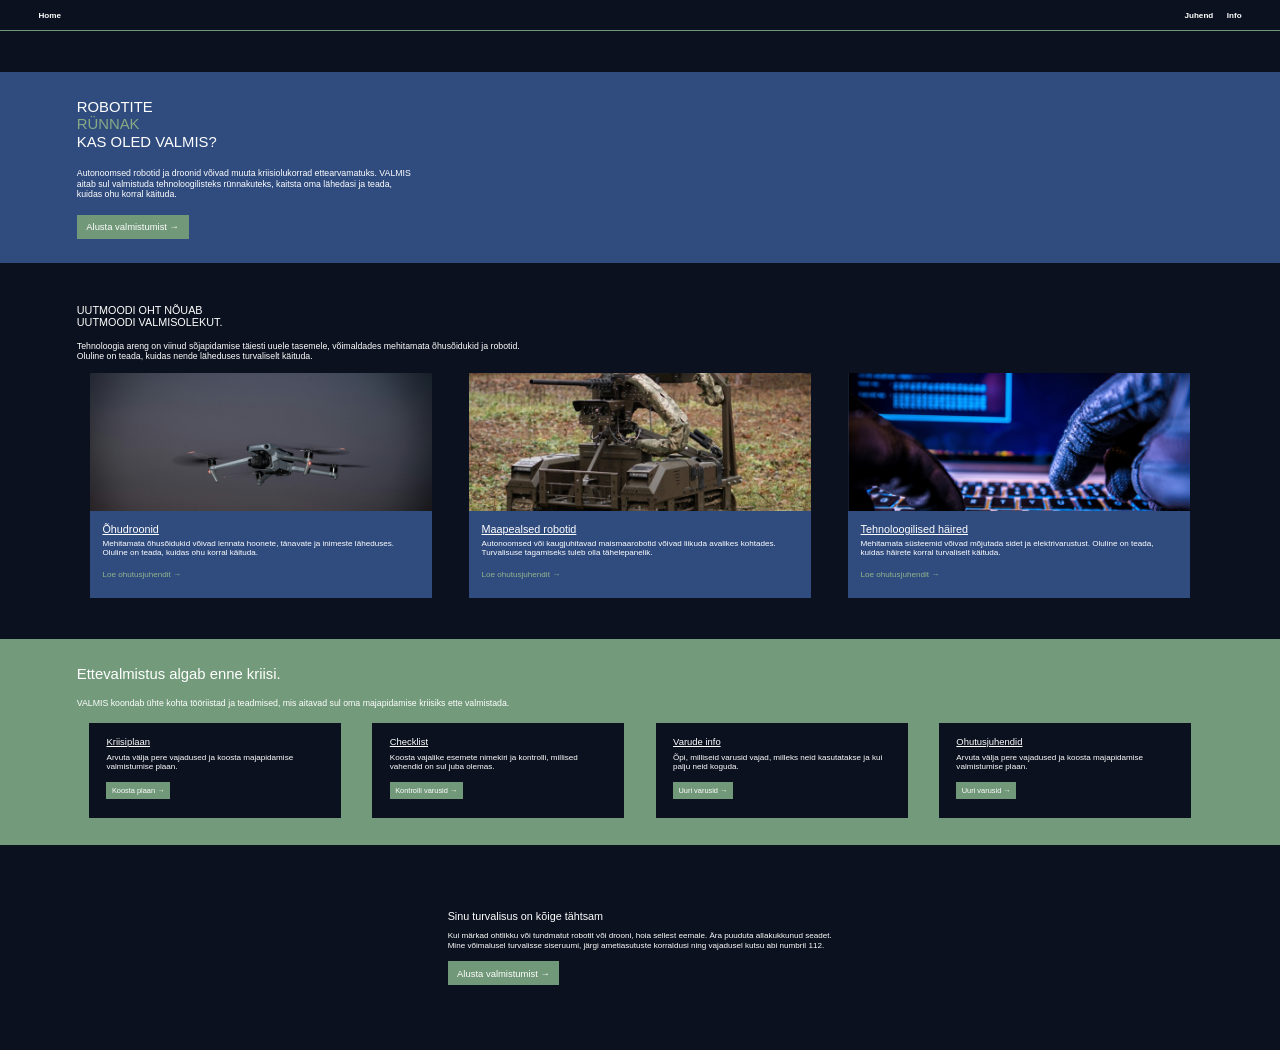
==== index.html @ b4bf8195 "home" ====
<!DOCTYPE html>
<html lang="et">
<head>
  <meta charset="UTF-8">
  <meta name="viewport" content="width=device-width, initial-scale=1.0">
  <title>Robotite Rünnak – Kas oled valmis?</title>
<link rel="stylesheet" href="css/style.css">
</head>
<body>

  <header>
    <a href="#home">Home</a>
    <nav>
      <a href="#juhend">Juhend</a>
      <a href="#info">Info</a>
    </nav>
  </header>

  <div class="top-space"></div>

  <section class="hero" id="home">
    <div class="hero-content">
      <h1>
        ROBOTITE<br>
        <span>RÜNNAK</span><br>
        KAS OLED VALMIS?
      </h1>
      <p>
        Autonoomsed robotid ja droonid võivad muuta
        kriisiolukorrad ettearvamatuks. VALMIS aitab
        sul valmistuda tehnoloogilisteks rünnakuteks,
        kaitsta oma lähedasi ja teada, kuidas ohu
        korral käituda.
      </p>
      <a class="btn" href="#juhend">
        Alusta valmistumist →
      </a>
    </div>
  </section>

  <section class="threats" id="info">
    <div class="content">
      <h2>
        UUTMOODI OHT NÕUAB<br>
        UUTMOODI VALMISOLEKUT.
      </h2>
      <p class="intro">
        Tehnoloogia areng on viinud sõjapidamise
        täiesti uuele tasemele, võimaldades
        mehitamata õhusõidukid ja robotid.
        Oluline on teada, kuidas nende läheduses
        turvaliselt käituda.
      </p>

      <div class="threat-grid">
        <article class="threat-card">
          <img src="images/drone.png" alt="Õhudroon">
          <div class="threat-text">
            <h3>Õhudroonid</h3>
            <p>
              Mehitamata õhusõidukid võivad lennata
              hoonete, tänavate ja inimeste läheduses.
              Oluline on teada, kuidas ohu korral käituda.
            </p>
            <a href="#juhend">Loe ohutusjuhendit →</a>
          </div>
        </article>

        <article class="threat-card">
          <img src="images/turret.png" alt="Maapealne robot">
          <div class="threat-text">
            <h3>Maapealsed robotid</h3>
            <p>
              Autonoomsed või kaugjuhitavad
              maismaarobotid võivad liikuda
              avalikes kohtades. Turvalisuse
              tagamiseks tuleb olla tähelepanelik.
            </p>
            <a href="#juhend">Loe ohutusjuhendit →</a>
          </div>
        </article>

        <article class="threat-card">
          <img src="images/technology.png" alt="Tehnoloogilised häired">
          <div class="threat-text">
            <h3>Tehnoloogilised häired</h3>
            <p>
              Mehitamata süsteemid võivad mõjutada
              sidet ja elektrivarustust. Oluline
              on teada, kuidas häirete korral
              turvaliselt käituda.
            </p>
            <a href="#juhend">Loe ohutusjuhendit →</a>
          </div>
        </article>
      </div>
    </div>
  </section>

  <section class="preparation" id="juhend">
    <div class="content">
      <h2>Ettevalmistus algab enne kriisi.</h2>
      <p class="preparation-intro">
        VALMIS koondab ühte kohta tööriistad
        ja teadmised, mis aitavad sul oma
        majapidamise kriisiks ette valmistada.
      </p>

      <div class="prep-grid">
        <article class="prep-card">
          <h3>Kriisiplaan</h3>
          <p>
            Arvuta välja pere vajadused ja
            koosta majapidamise valmistumise plaan.
          </p>
          <a href="#bottom">Koosta plaan →</a>
        </article>

        <article class="prep-card">
          <h3>Checklist</h3>
          <p>
            Koosta vajalike esemete nimekiri
            ja kontrolli, millised vahendid
            on sul juba olemas.
          </p>
          <a href="#bottom">Kontrolli varusid →</a>
        </article>

        <article class="prep-card">
          <h3>Varude info</h3>
          <p>
            Õpi, milliseid varusid vajad,
            milleks neid kasutatakse ja
            kui palju neid koguda.
          </p>
          <a href="#bottom">Uuri varusid →</a>
        </article>

        <article class="prep-card">
          <h3>Ohutusjuhendid</h3>
          <p>
            Arvuta välja pere vajadused
            ja koosta majapidamise
            valmistumise plaan.
          </p>
          <a href="#bottom">Uuri varusid →</a>
        </article>
      </div>
    </div>
  </section>

  <section class="bottom" id="bottom">
    <div class="bottom-content">
      <h2>Sinu turvalisus on kõige tähtsam</h2>
      <p>
        Kui märkad ohtlikku või tundmatut robotit
        või drooni, hoia sellest eemale.
        Ära puuduta allakukkunud seadet.
        Mine võimalusel turvalisse siseruumi,
        järgi ametiasutuste korraldusi ning
        vajadusel kutsu abi numbril 112.
      </p>
      <a href="#juhend" class="btn">
        Alusta valmistumist →
      </a>
    </div>
  </section>

</body>
</html>
---- css/style.css ----
* {
  box-sizing: border-box;
}

html {
  scroll-behavior: smooth;
}

body {
  margin: 0;
  background: #0b111e;
  color: white;
  font-family: Arial, Helvetica, sans-serif;
  font-size: 12px;
}

a {
  color: inherit;
}

header {
  height: 23px;
  background: #0b111e;
  border-bottom: 1px solid #719878;
  display: flex;
  align-items: center;
  justify-content: space-between;
  padding: 0 3%;
}

header a {
  font-size: 6px;
  font-weight: bold;
  text-decoration: none;
}

header nav {
  display: flex;
  gap: 10px;
}

.top-space {
  height: 30px;
}

/* SININE ÜLEMINE OSA */

.hero {
  height: 142px;
  background: #304c7f;
}

.hero-content {
  margin-left: 6%;
  padding-top: 20px;
}

.hero h1 {
  font-size: 11px;
  font-weight: normal;
  line-height: 1.2;
  margin: 0 0 12px;
}

.hero h1 span {
  color: #87aa85;
}

.hero p {
  font-size: 6.5px;
  line-height: 1.2;
  max-width: 250px;
  margin: 0 0 11px;
}

.btn {
  display: inline-block;
  background: #719878;
  padding: 5px 7px;
  font-size: 7px;
  text-decoration: none;
  color: white;
}

/* ROBOTITE KAARDID */

.threats {
  height: 278px;
  background: #0b111e;
  padding-top: 30px;
}

.content {
  width: 88%;
  margin: 0 auto;
}

.threats h2 {
  font-size: 8px;
  font-weight: normal;
  line-height: 1.15;
  margin: 0 0 9px;
}

.intro {
  font-size: 6.5px;
  line-height: 1.15;
  max-width: 350px;
  margin: 0 0 9px;
}

.threat-grid {
  display: grid;
  grid-template-columns: repeat(3, 1fr);
  gap: 28px;
  margin: 0 10px;
}

.threat-card {
  background: #304c7f;
  min-width: 0;
  height: 167px;
  overflow: hidden;
}

.threat-card img {
  display: block;
  width: 100%;
  height: 102px;
  object-fit: cover;
}

.threat-text {
  padding: 9px 9px 5px;
}

.threat-text h3 {
  font-size: 8px;
  font-weight: normal;
  text-decoration: underline;
  margin: 0 0 3px;
}

.threat-text p {
  font-size: 6px;
  line-height: 1.15;
  margin: 0 0 3px;
}

.threat-text a {
  color: #91b38c;
  text-decoration: none;
  font-size: 6px;
}

/* ROHELINE ETTEVALMISTUS */

.preparation {
  height: 153px;
  background: #739b7b;
  padding-top: 20px;
}

.preparation h2 {
  font-size: 11px;
  font-weight: normal;
  margin: 0 0 12px;
}

.preparation-intro {
  font-size: 6.5px;
  margin: 0 0 11px;
}

.prep-grid {
  display: grid;
  grid-template-columns: repeat(4, 1fr);
  gap: 23px;
  margin: 0 9px;
}

.prep-card {
  background: #0b111e;
  height: 71px;
  padding: 10px 13px;
  overflow: hidden;
}

.prep-card h3 {
  font-size: 7px;
  font-weight: normal;
  text-decoration: underline;
  margin: 0 0 5px;
}

.prep-card p {
  font-size: 6px;
  line-height: 1.1;
  margin: 0 0 5px;
}

.prep-card a {
  background: #719878;
  color: white;
  text-decoration: none;
  font-size: 5.5px;
  padding: 3px 4px;
  display: inline-block;
}

/* ALUMINE OSA */

.bottom {
  height: 152px;
  background: #0b111e;
  display: flex;
  justify-content: center;
  align-items: center;
}

.bottom-content {
  width: 285px;
}

.bottom h2 {
  font-size: 8px;
  font-weight: normal;
  margin: 0 0 7px;
}

.bottom p {
  font-size: 6px;
  line-height: 1.15;
  margin: 0 0 8px;
}

.bottom .btn {
  margin: 0;
}

/* SUUREMATE EKRAANIDE JAOKS */

@media (min-width: 900px) {
  body {
    zoom: 1.35;
  }
}

/* MOBIIL */

@media (max-width: 550px) {
  .hero {
    height: auto;
    min-height: 180px;
    padding-bottom: 20px;
  }

  .threats {
    height: auto;
    padding-bottom: 30px;
  }

  .threat-grid {
    grid-template-columns: 1fr;
    gap: 15px;
  }

  .threat-card {
    height: auto;
    min-height: 190px;
  }

  .preparation {
    height: auto;
    padding-bottom: 25px;
  }

  .prep-grid {
    grid-template-columns: repeat(2, 1fr);
    gap: 12px;
  }

  .prep-card {
    height: 100px;
  }

  .bottom {
    padding: 25px;
  }
}
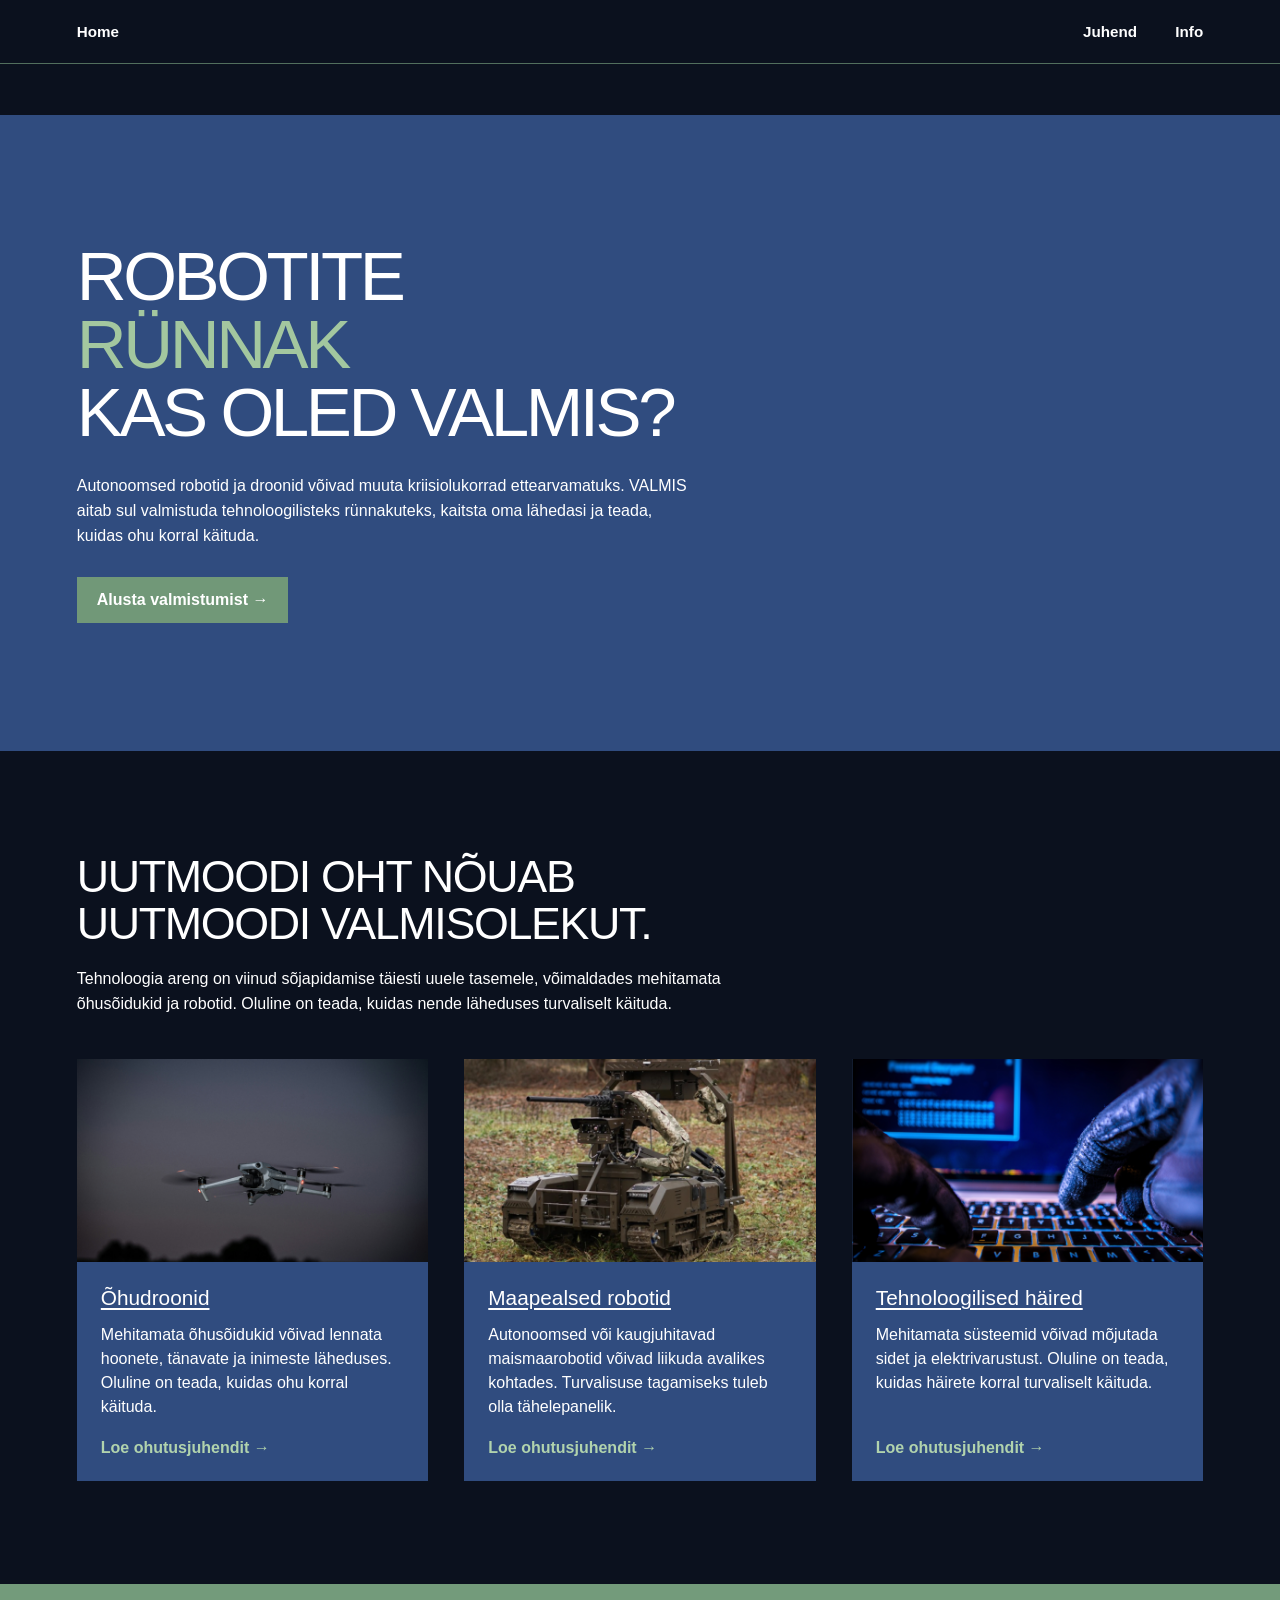
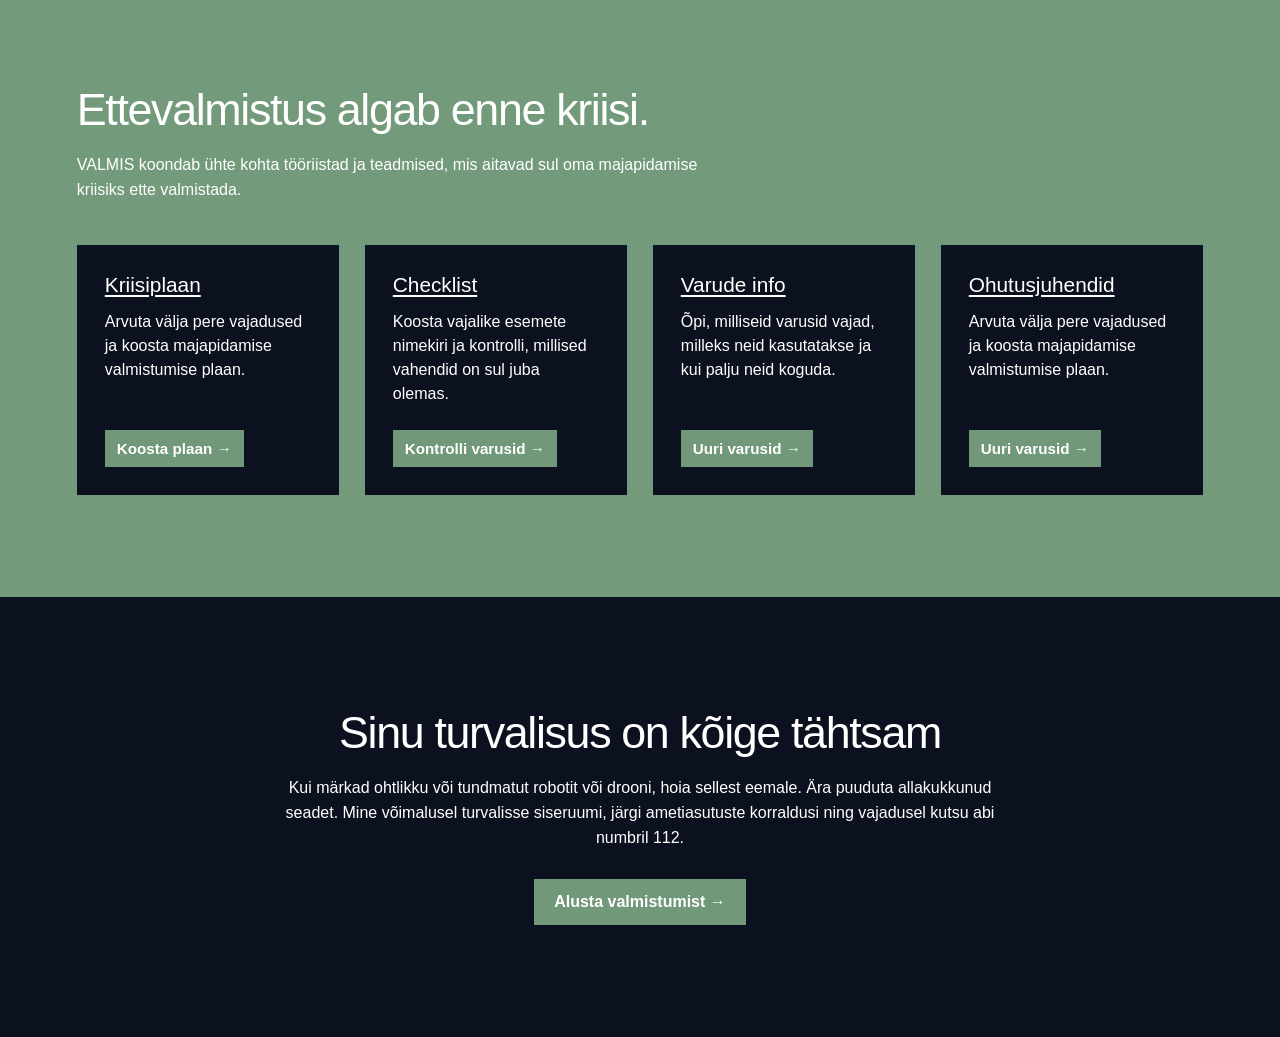
==== commit e3bebb21: "fix" ====
--- a/index.html
+++ b/index.html
@@ -10,10 +10,10 @@
 <body>
 
   <header>
-    <a href="#home">Home</a>
+    <a href="index.html">Home</a>
     <nav>
-      <a href="#juhend">Juhend</a>
-      <a href="#info">Info</a>
+      <a href="juhendid.html">Juhend</a>
+      <a href="info.html">Info</a>
     </nav>
   </header>
 
@@ -33,7 +33,7 @@
         kaitsta oma lähedasi ja teada, kuidas ohu
         korral käituda.
       </p>
-      <a class="btn" href="#juhend">
+      <a class="btn" href="juhendid.html">
         Alusta valmistumist →
       </a>
     </div>
@@ -63,7 +63,7 @@
               hoonete, tänavate ja inimeste läheduses.
               Oluline on teada, kuidas ohu korral käituda.
             </p>
-            <a href="#juhend">Loe ohutusjuhendit →</a>
+            <a href="juhendid.html">Loe ohutusjuhendit →</a>
           </div>
         </article>
 
@@ -77,7 +77,7 @@
               avalikes kohtades. Turvalisuse
               tagamiseks tuleb olla tähelepanelik.
             </p>
-            <a href="#juhend">Loe ohutusjuhendit →</a>
+            <a href="juhendid.html">Loe ohutusjuhendit →</a>
           </div>
         </article>
 
@@ -91,7 +91,7 @@
               on teada, kuidas häirete korral
               turvaliselt käituda.
             </p>
-            <a href="#juhend">Loe ohutusjuhendit →</a>
+            <a href="juhendid.html">Loe ohutusjuhendit →</a>
           </div>
         </article>
       </div>
@@ -124,7 +124,7 @@
             ja kontrolli, millised vahendid
             on sul juba olemas.
           </p>
-          <a href="#bottom">Kontrolli varusid →</a>
+          <a href="list.html">Kontrolli varusid →</a>
         </article>
 
         <article class="prep-card">
@@ -134,7 +134,7 @@
             milleks neid kasutatakse ja
             kui palju neid koguda.
           </p>
-          <a href="#bottom">Uuri varusid →</a>
+          <a href="info.html">Uuri varusid →</a>
         </article>
 
         <article class="prep-card">
@@ -144,7 +144,7 @@
             ja koosta majapidamise
             valmistumise plaan.
           </p>
-          <a href="#bottom">Uuri varusid →</a>
+          <a href="juhendid.html">Uuri varusid →</a>
         </article>
       </div>
     </div>
@@ -161,7 +161,7 @@
         järgi ametiasutuste korraldusi ning
         vajadusel kutsu abi numbril 112.
       </p>
-      <a href="#juhend" class="btn">
+      <a href="juhendid.html" class="btn">
         Alusta valmistumist →
       </a>
     </div>
--- a/css/style.css
+++ b/css/style.css
@@ -1,4 +1,3 @@
-
 * {
   box-sizing: border-box;
 }
@@ -10,282 +9,256 @@
 body {
   margin: 0;
   background: #0b111e;
-  color: white;
+  color: #fff;
   font-family: Arial, Helvetica, sans-serif;
-  font-size: 12px;
-}
-
-a {
-  color: inherit;
-}
+}
+
+a { color: inherit; }
 
 header {
-  height: 23px;
-  background: #0b111e;
-  border-bottom: 1px solid #719878;
+  min-height: 64px;
+  padding: 0 clamp(24px, 6vw, 96px);
   display: flex;
   align-items: center;
   justify-content: space-between;
-  padding: 0 3%;
+  background: #0b111e;
+  border-bottom: 1px solid rgba(113, 152, 120, 0.7);
 }
 
 header a {
-  font-size: 6px;
-  font-weight: bold;
+  font-size: 0.95rem;
+  font-weight: 700;
   text-decoration: none;
 }
 
 header nav {
   display: flex;
-  gap: 10px;
+  gap: clamp(18px, 3vw, 40px);
 }
 
 .top-space {
-  height: 30px;
-}
-
-/* SININE ÜLEMINE OSA */
+  height: clamp(24px, 4vw, 56px);
+  background: #0b111e;
+}
 
 .hero {
-  height: 142px;
+  min-height: 520px;
+  padding: clamp(64px, 10vw, 144px) 6%;
+  display: flex;
+  align-items: center;
   background: #304c7f;
 }
 
-.hero-content {
-  margin-left: 6%;
-  padding-top: 20px;
+.hero-content,
+.content {
+  width: min(100%, 1180px);
+  margin: 0 auto;
 }
 
 .hero h1 {
-  font-size: 11px;
-  font-weight: normal;
-  line-height: 1.2;
-  margin: 0 0 12px;
-}
-
-.hero h1 span {
-  color: #87aa85;
+  max-width: 780px;
+  margin: 0 0 28px;
+  font-size: clamp(2.5rem, 5.4vw, 5.6rem);
+  font-weight: 400;
+  line-height: 0.98;
+  letter-spacing: -0.05em;
+}
+
+.hero h1 span { color: #a3c79f; }
+
+.hero p,
+.intro,
+.preparation-intro,
+.bottom p {
+  font-size: clamp(1rem, 1.25vw, 1.2rem);
+  line-height: 1.55;
 }
 
 .hero p {
-  font-size: 6.5px;
-  line-height: 1.2;
-  max-width: 250px;
-  margin: 0 0 11px;
-}
+  max-width: 620px;
+  margin: 0 0 28px;
+}
+
+.hero p br,
+.intro br,
+.preparation-intro br,
+.bottom p br,
+.threat-text p br,
+.prep-card p br { display: none; }
 
 .btn {
   display: inline-block;
+  padding: 14px 20px;
   background: #719878;
-  padding: 5px 7px;
-  font-size: 7px;
-  text-decoration: none;
-  color: white;
-}
-
-/* ROBOTITE KAARDID */
-
-.threats {
-  height: 278px;
-  background: #0b111e;
-  padding-top: 30px;
-}
-
-.content {
-  width: 88%;
-  margin: 0 auto;
-}
-
-.threats h2 {
-  font-size: 8px;
-  font-weight: normal;
-  line-height: 1.15;
-  margin: 0 0 9px;
+  color: #fff;
+  font-size: 1rem;
+  font-weight: 700;
+  text-decoration: none;
+  transition: background-color 0.2s ease, transform 0.2s ease;
+}
+
+.btn:hover,
+.btn:focus-visible {
+  background: #88ad8d;
+  transform: translateY(-2px);
+}
+
+.threats,
+.preparation { padding: clamp(64px, 8vw, 112px) 6%; }
+
+.threats { background: #0b111e; }
+
+.threats h2,
+.preparation h2,
+.bottom h2 {
+  margin: 0 0 20px;
+  font-size: clamp(2rem, 3.5vw, 3.8rem);
+  font-weight: 400;
+  line-height: 1.05;
+  letter-spacing: -0.03em;
 }
 
 .intro {
-  font-size: 6.5px;
-  line-height: 1.15;
-  max-width: 350px;
-  margin: 0 0 9px;
+  max-width: 700px;
+  margin: 0 0 42px;
 }
 
 .threat-grid {
   display: grid;
-  grid-template-columns: repeat(3, 1fr);
-  gap: 28px;
-  margin: 0 10px;
+  grid-template-columns: repeat(3, minmax(0, 1fr));
+  gap: clamp(20px, 3vw, 36px);
 }
 
 .threat-card {
+  display: flex;
+  min-width: 0;
+  flex-direction: column;
+  overflow: hidden;
   background: #304c7f;
-  min-width: 0;
-  height: 167px;
-  overflow: hidden;
 }
 
 .threat-card img {
   display: block;
   width: 100%;
-  height: 102px;
+  aspect-ratio: 380 / 220;
   object-fit: cover;
 }
 
 .threat-text {
-  padding: 9px 9px 5px;
-}
-
-.threat-text h3 {
-  font-size: 8px;
-  font-weight: normal;
+  display: flex;
+  flex: 1;
+  flex-direction: column;
+  align-items: flex-start;
+  padding: 24px;
+}
+
+.threat-text h3,
+.prep-card h3 {
+  margin: 0 0 12px;
+  font-size: 1.3rem;
+  font-weight: 400;
+  line-height: 1.2;
   text-decoration: underline;
-  margin: 0 0 3px;
-}
-
-.threat-text p {
-  font-size: 6px;
-  line-height: 1.15;
-  margin: 0 0 3px;
+  text-underline-offset: 3px;
+}
+
+.threat-text p,
+.prep-card p {
+  margin: 0 0 20px;
+  font-size: 1rem;
+  line-height: 1.5;
 }
 
 .threat-text a {
-  color: #91b38c;
-  text-decoration: none;
-  font-size: 6px;
-}
-
-/* ROHELINE ETTEVALMISTUS */
-
-.preparation {
-  height: 153px;
-  background: #739b7b;
-  padding-top: 20px;
-}
-
-.preparation h2 {
-  font-size: 11px;
-  font-weight: normal;
-  margin: 0 0 12px;
-}
+  margin-top: auto;
+  color: #b1d3ad;
+  font-size: 1rem;
+  font-weight: 700;
+  text-decoration: none;
+}
+
+.preparation { background: #739b7b; }
 
 .preparation-intro {
-  font-size: 6.5px;
-  margin: 0 0 11px;
+  max-width: 650px;
+  margin: 0 0 42px;
 }
 
 .prep-grid {
   display: grid;
-  grid-template-columns: repeat(4, 1fr);
-  gap: 23px;
-  margin: 0 9px;
+  grid-template-columns: repeat(4, minmax(0, 1fr));
+  gap: clamp(16px, 2vw, 28px);
 }
 
 .prep-card {
-  background: #0b111e;
-  height: 71px;
-  padding: 10px 13px;
-  overflow: hidden;
-}
-
-.prep-card h3 {
-  font-size: 7px;
-  font-weight: normal;
-  text-decoration: underline;
-  margin: 0 0 5px;
-}
-
-.prep-card p {
-  font-size: 6px;
-  line-height: 1.1;
-  margin: 0 0 5px;
+  display: flex;
+  min-width: 0;
+  min-height: 250px;
+  flex-direction: column;
+  align-items: flex-start;
+  padding: 28px;
+  background: #0b111e;
 }
 
 .prep-card a {
+  margin-top: auto;
+  padding: 10px 12px;
   background: #719878;
-  color: white;
-  text-decoration: none;
-  font-size: 5.5px;
-  padding: 3px 4px;
-  display: inline-block;
-}
-
-/* ALUMINE OSA */
+  color: #fff;
+  font-size: 0.95rem;
+  font-weight: 700;
+  text-decoration: none;
+}
 
 .bottom {
-  height: 152px;
-  background: #0b111e;
-  display: flex;
+  min-height: 440px;
+  padding: 80px 24px;
+  display: flex;
+  align-items: center;
   justify-content: center;
-  align-items: center;
-}
-
-.bottom-content {
-  width: 285px;
-}
-
-.bottom h2 {
-  font-size: 8px;
-  font-weight: normal;
-  margin: 0 0 7px;
-}
-
-.bottom p {
-  font-size: 6px;
-  line-height: 1.15;
-  margin: 0 0 8px;
-}
-
-.bottom .btn {
-  margin: 0;
-}
-
-/* SUUREMATE EKRAANIDE JAOKS */
-
-@media (min-width: 900px) {
-  body {
-    zoom: 1.35;
+  background: #0b111e;
+  text-align: center;
+}
+
+.bottom-content { width: min(100%, 720px); }
+
+.bottom h2 { font-size: clamp(2rem, 3.5vw, 3.5rem); }
+
+.bottom p { margin: 0 auto 28px; }
+
+@media (max-width: 900px) {
+  .threat-grid,
+  .prep-grid { grid-template-columns: repeat(2, minmax(0, 1fr)); }
+}
+
+@media (max-width: 600px) {
+  header {
+    min-height: 56px;
+    padding: 0 20px;
   }
-}
-
-/* MOBIIL */
-
-@media (max-width: 550px) {
+
+  header a { font-size: 0.85rem; }
+
+  header nav { gap: 16px; }
+
   .hero {
-    height: auto;
-    min-height: 180px;
-    padding-bottom: 20px;
+    min-height: 440px;
+    padding: 72px 24px;
   }
 
-  .threats {
-    height: auto;
-    padding-bottom: 30px;
+  .threats,
+  .preparation { padding: 64px 24px; }
+
+  .threat-grid,
+  .prep-grid { grid-template-columns: 1fr; }
+
+  .threat-text,
+  .prep-card { padding: 24px; }
+
+  .prep-card { min-height: 220px; }
+
+  .bottom {
+    min-height: 380px;
+    padding: 64px 24px;
   }
-
-  .threat-grid {
-    grid-template-columns: 1fr;
-    gap: 15px;
-  }
-
-  .threat-card {
-    height: auto;
-    min-height: 190px;
-  }
-
-  .preparation {
-    height: auto;
-    padding-bottom: 25px;
-  }
-
-  .prep-grid {
-    grid-template-columns: repeat(2, 1fr);
-    gap: 12px;
-  }
-
-  .prep-card {
-    height: 100px;
-  }
-
-  .bottom {
-    padding: 25px;
-  }
-}
+}
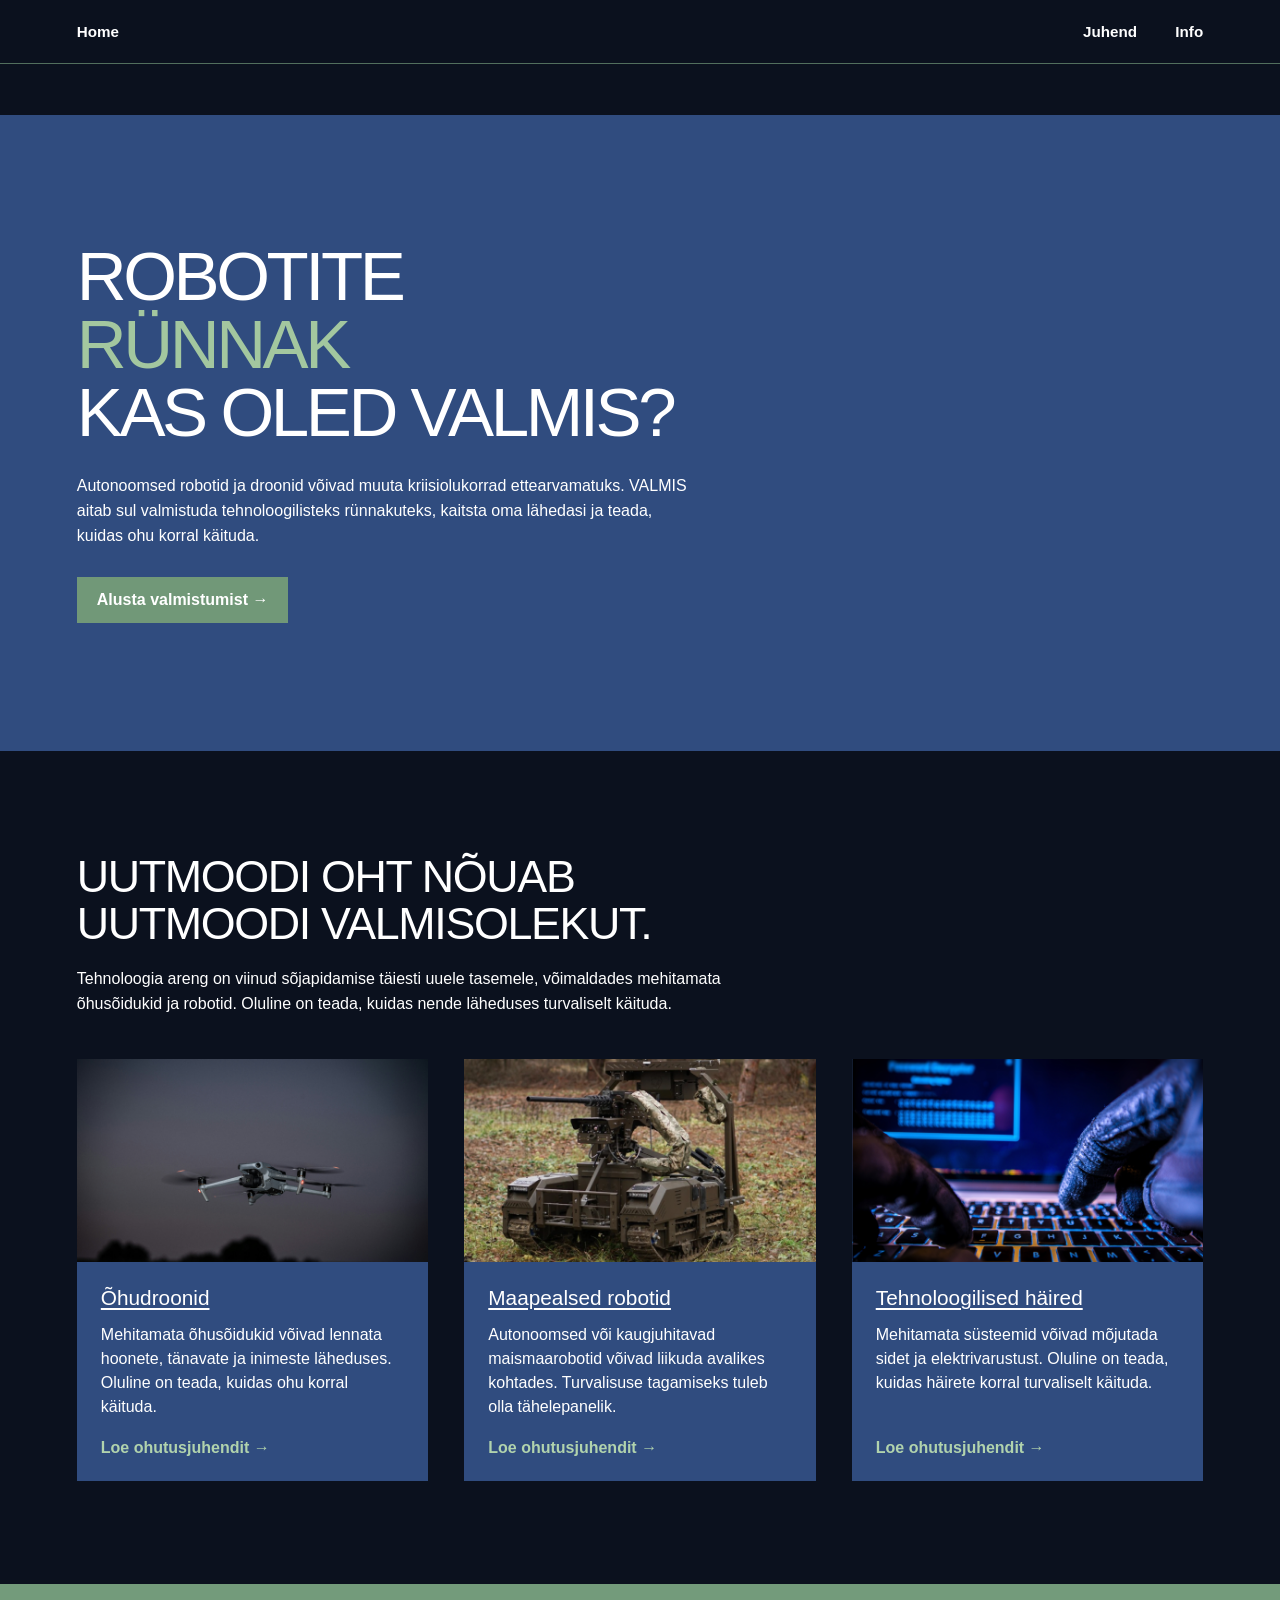
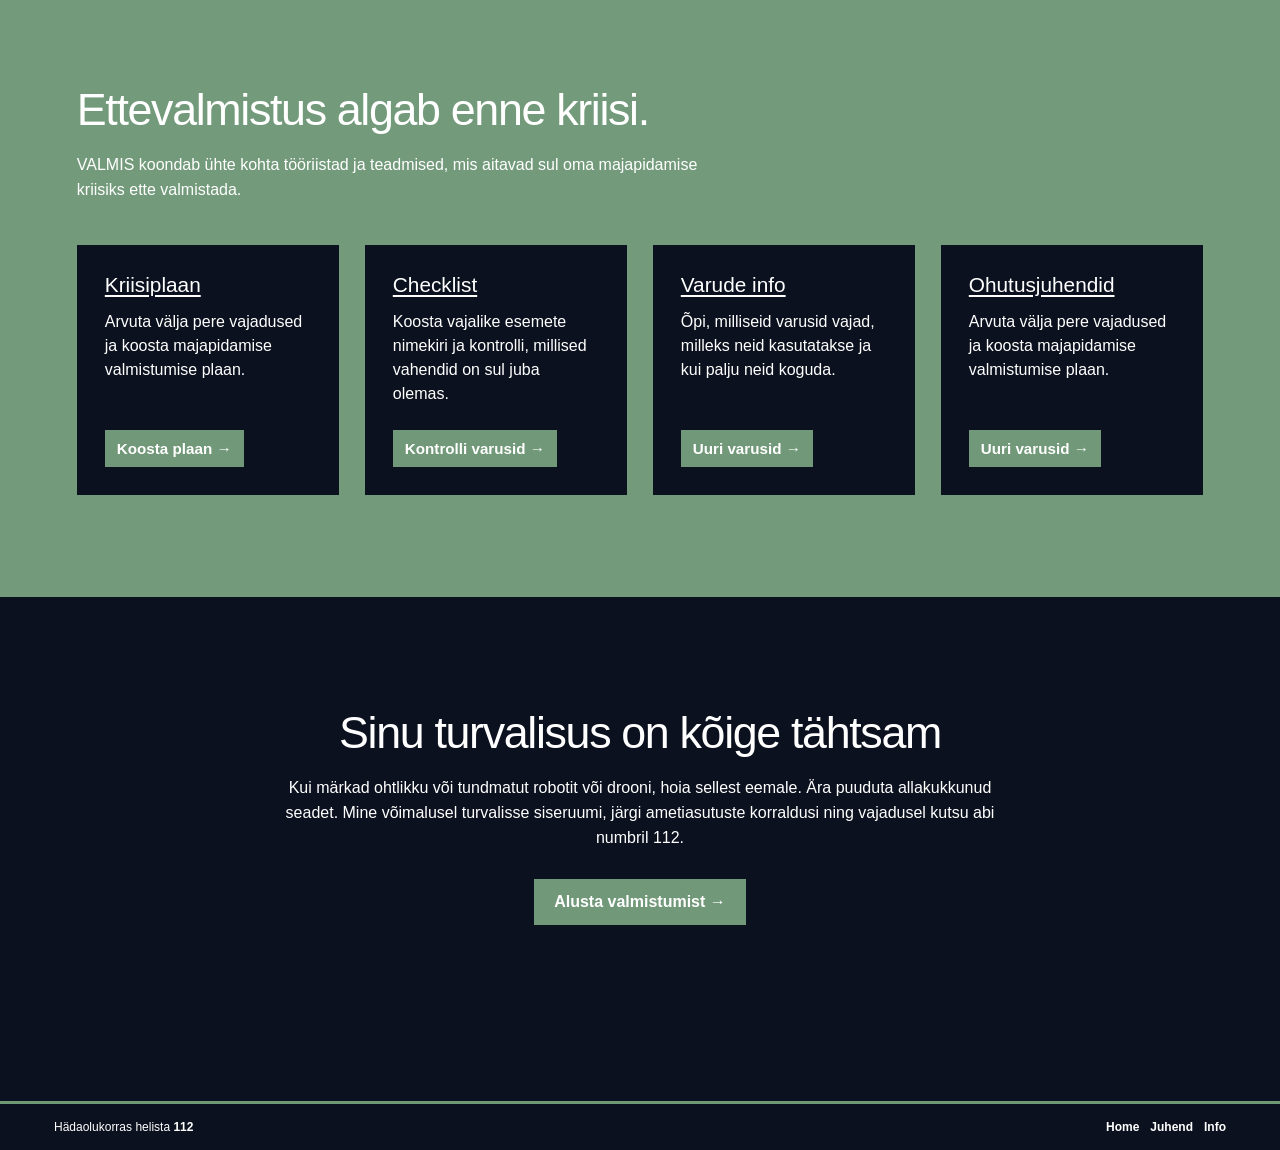
==== commit f9f7f5a3: "fix" ====
--- a/index.html
+++ b/index.html
@@ -167,5 +167,14 @@
     </div>
   </section>
 
+  <footer class="footer">
+    <p>Hädaolukorras helista <strong>112</strong></p>
+    <nav class="footer-links" aria-label="Jaluse menüü">
+      <a href="index.html">Home</a>
+      <a href="juhendid.html">Juhend</a>
+      <a href="info.html">Info</a>
+    </nav>
+  </footer>
+
 </body>
 </html>
--- a/css/style.css
+++ b/css/style.css
@@ -1,5 +1,15 @@
 * {
   box-sizing: border-box;
+}
+
+:root {
+  color-scheme: dark;
+  --bg: #0a1221;
+  --blue: #2c4a82;
+  --green: #6f9a76;
+  --green-hover: #83b592;
+  --text: #ffffff;
+  font-family: "Inter", Arial, Helvetica, sans-serif;
 }
 
 html {
@@ -226,6 +236,46 @@
 
 .bottom p { margin: 0 auto 28px; }
 
+.footer {
+  display: flex;
+  justify-content: space-between;
+  align-items: center;
+  gap: 16px;
+  min-height: 49px;
+  margin-top: 64px;
+  padding: 0 54px;
+  border-top: 3px solid var(--green);
+  font-size: 12px;
+}
+
+.footer strong {
+  font-weight: 700;
+}
+
+.footer-links {
+  display: flex;
+  gap: 11px;
+  font-weight: 700;
+}
+
+.footer-links a {
+  text-decoration: none;
+}
+
+.footer-links a:hover {
+  text-decoration: underline;
+}
+
+/* mobiil: pane see @media (max-width: 700px) sisse */
+@media (max-width: 700px) {
+  .footer {
+    flex-direction: column;
+    justify-content: center;
+    gap: 6px;
+    padding: 12px 20px;
+  }
+}
+
 @media (max-width: 900px) {
   .threat-grid,
   .prep-grid { grid-template-columns: repeat(2, minmax(0, 1fr)); }
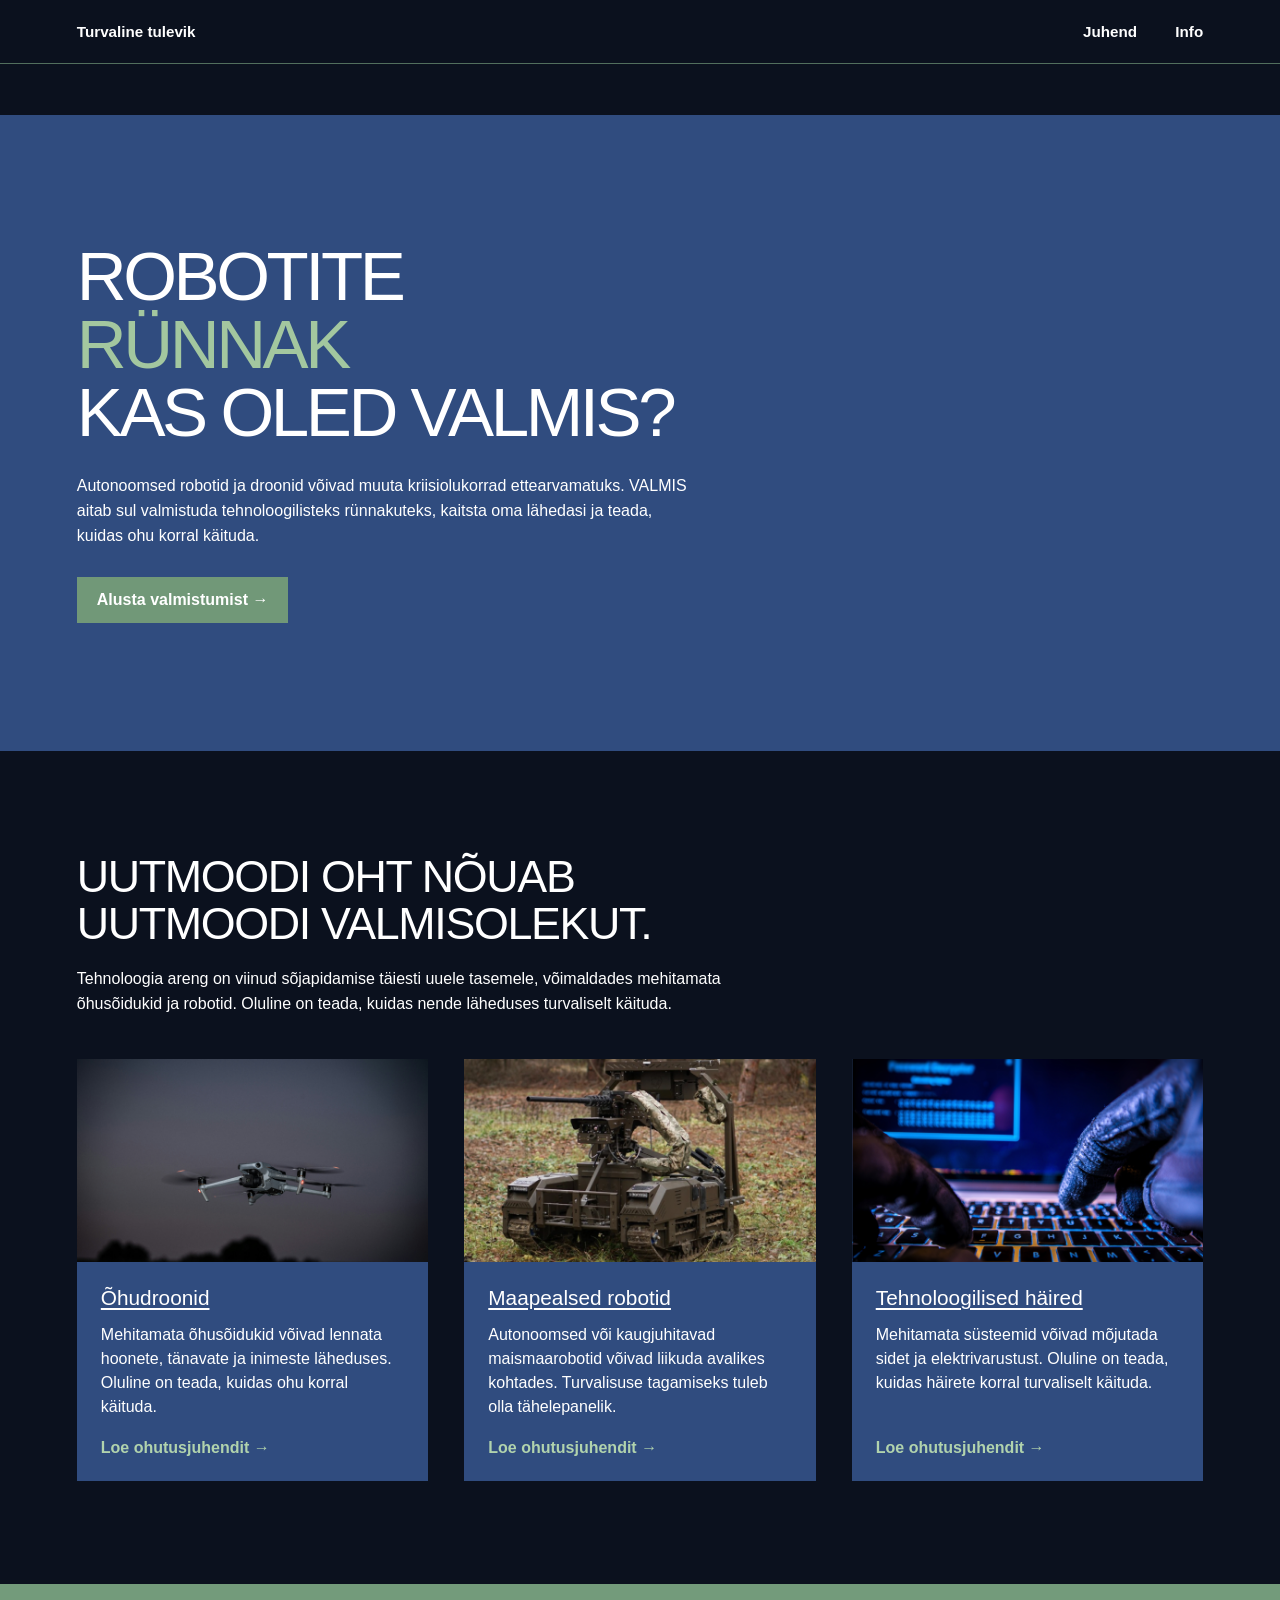
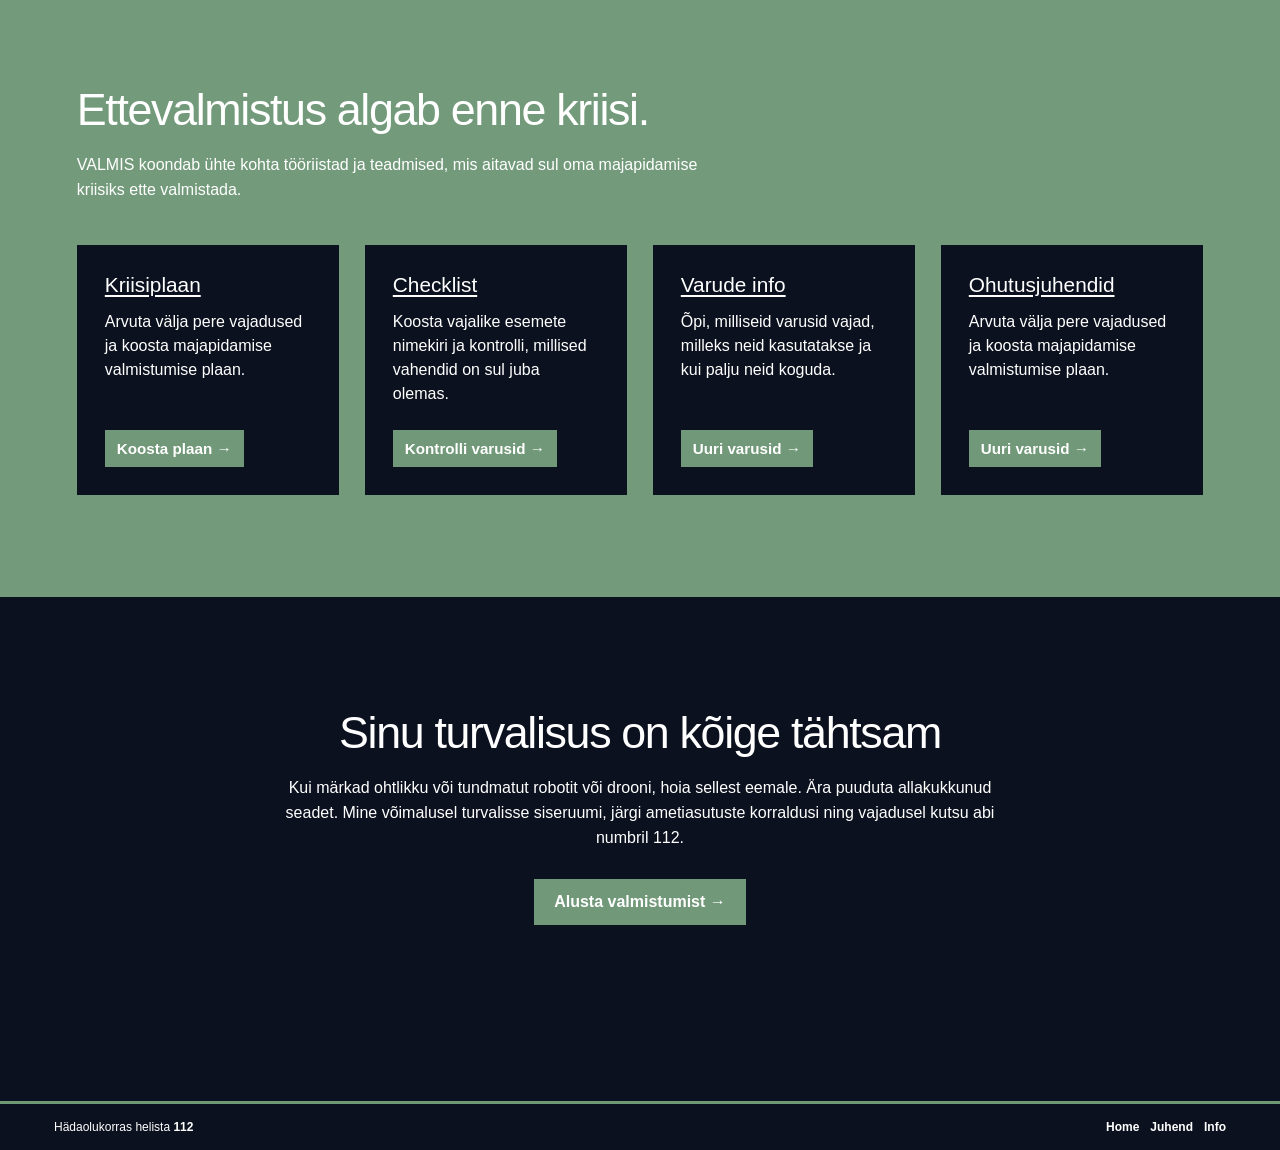
==== commit 9e718da6: "fix header" ====
--- a/index.html
+++ b/index.html
@@ -10,7 +10,7 @@
 <body>
 
   <header>
-    <a href="index.html">Home</a>
+    <a href="index.html">Turvaline tulevik</a>
     <nav>
       <a href="juhendid.html">Juhend</a>
       <a href="info.html">Info</a>
@@ -114,7 +114,7 @@
             Arvuta välja pere vajadused ja
             koosta majapidamise valmistumise plaan.
           </p>
-          <a href="#bottom">Koosta plaan →</a>
+          <a href="kalkulaator.html">Koosta plaan →</a>
         </article>
 
         <article class="prep-card">
--- a/css/style.css
+++ b/css/style.css
@@ -26,6 +26,9 @@
 a { color: inherit; }
 
 header {
+  position: sticky;
+  top: 0;
+  z-index: 100;
   min-height: 64px;
   padding: 0 clamp(24px, 6vw, 96px);
   display: flex;
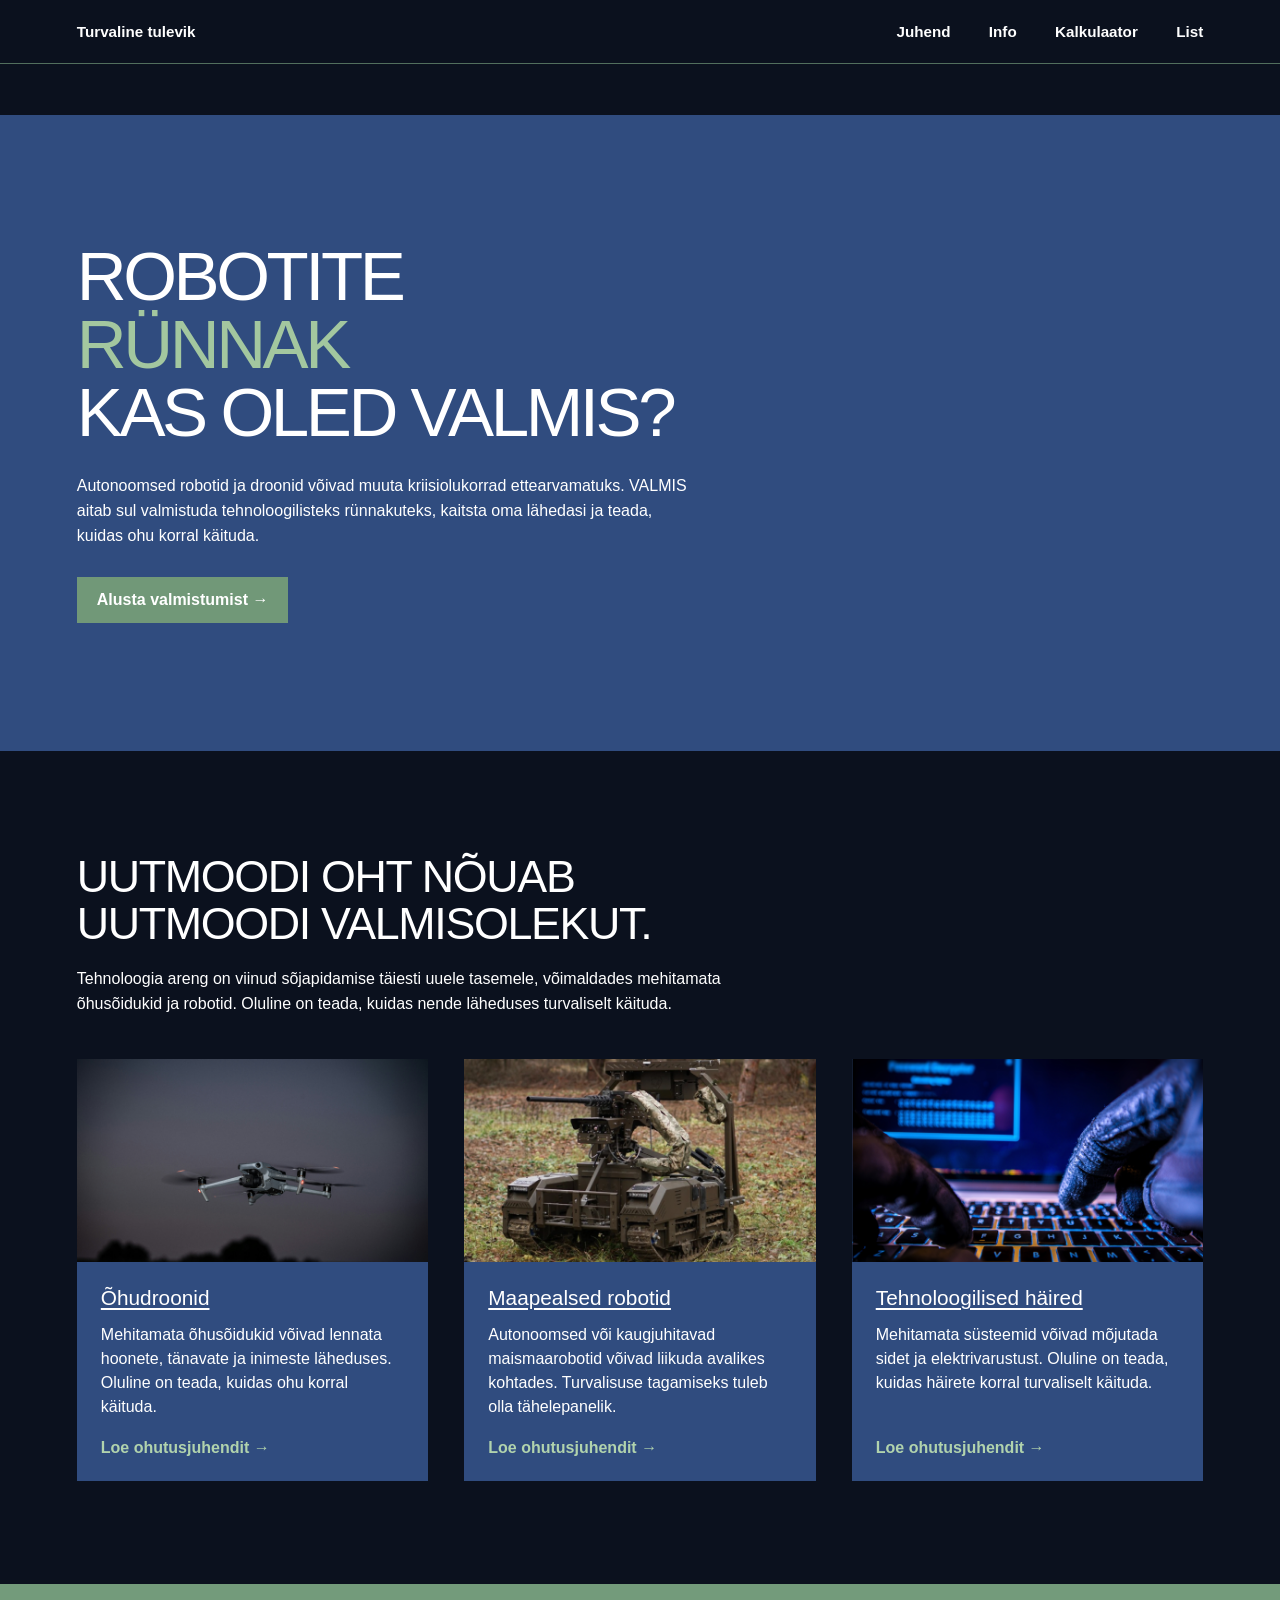
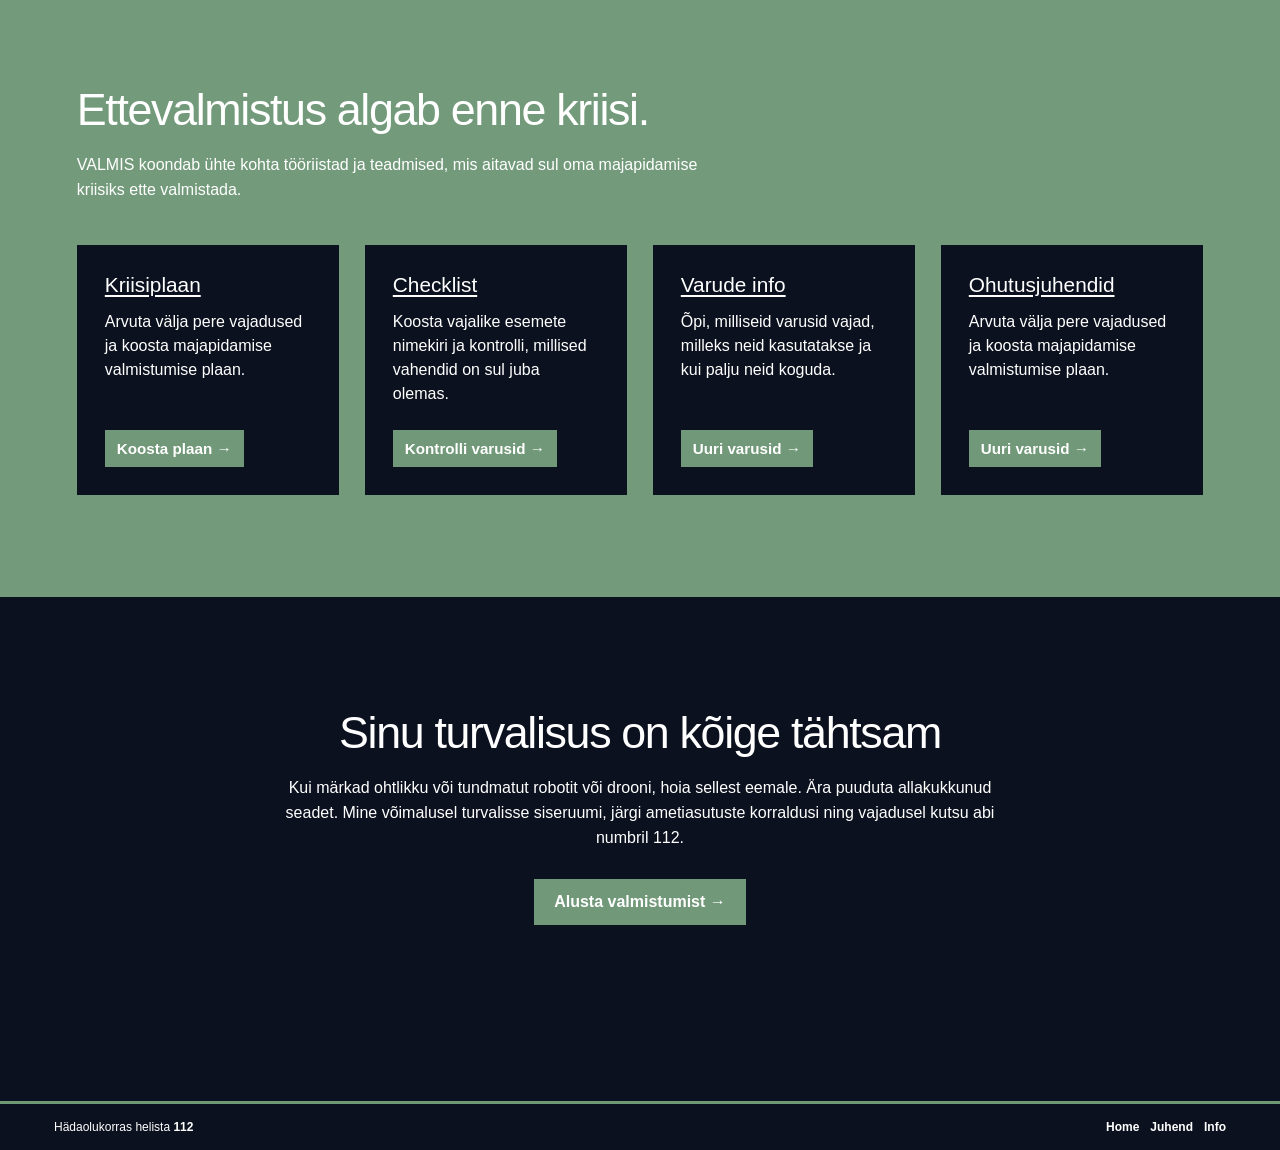
==== commit c3698362: "header" ====
--- a/index.html
+++ b/index.html
@@ -5,17 +5,12 @@
   <meta charset="UTF-8">
   <meta name="viewport" content="width=device-width, initial-scale=1.0">
   <title>Robotite Rünnak – Kas oled valmis?</title>
-<link rel="stylesheet" href="css/style.css">
+  <link rel="stylesheet" href="css/style.css">
+  <script src="js/header.js" defer></script>
 </head>
 <body>
 
-  <header>
-    <a href="index.html">Turvaline tulevik</a>
-    <nav>
-      <a href="juhendid.html">Juhend</a>
-      <a href="info.html">Info</a>
-    </nav>
-  </header>
+  <div id="header"></div>
 
   <div class="top-space"></div>
 
